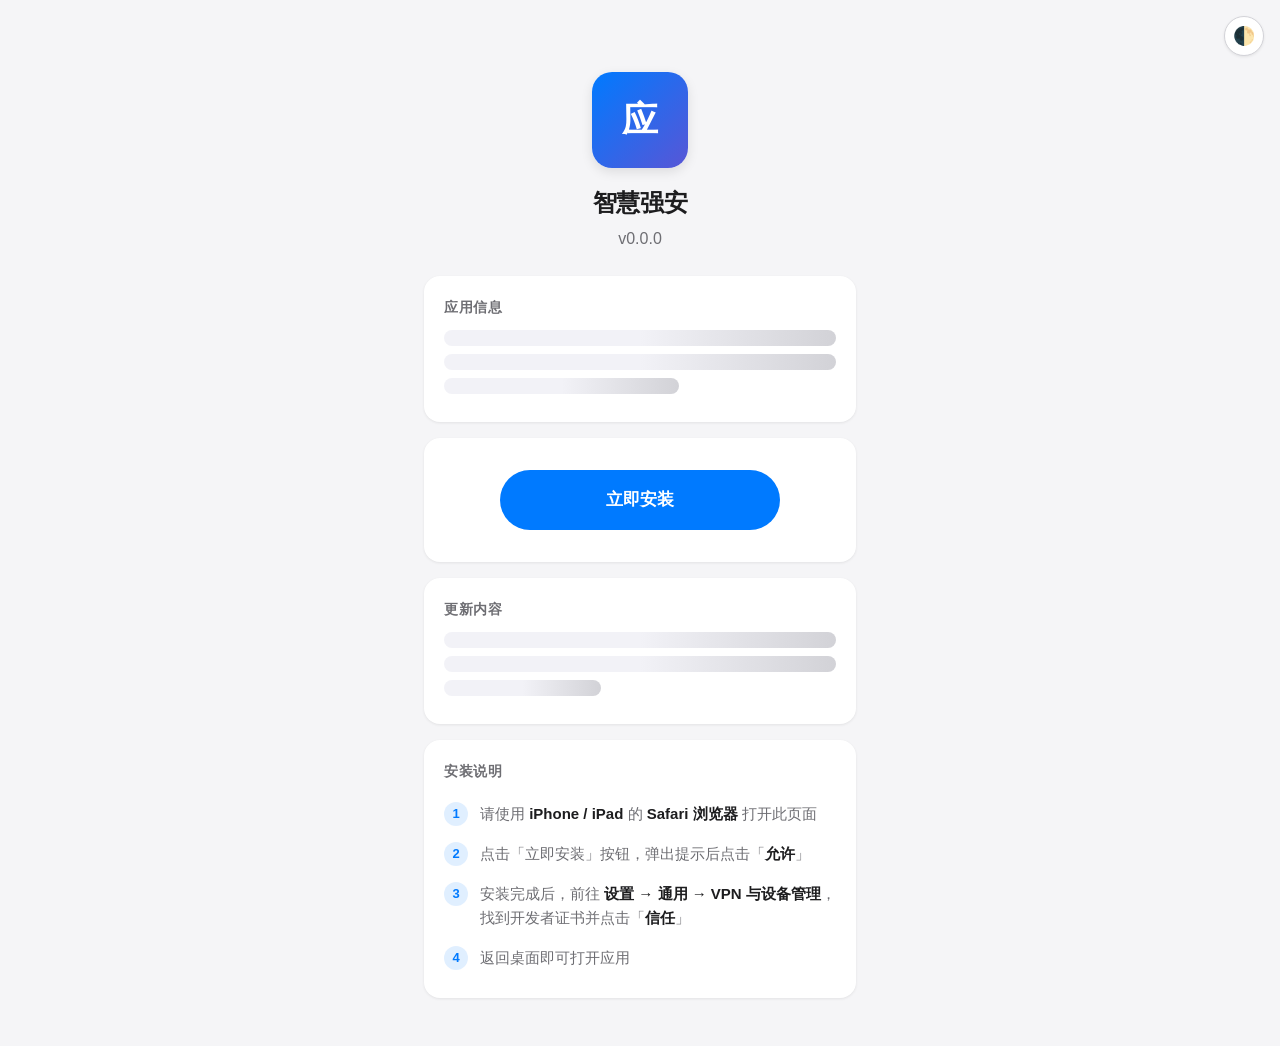
==== docs/index.html @ ac0433ba "init" ====
<!DOCTYPE html>
<html lang="zh-CN" data-theme="auto">
<head>
  <meta charset="UTF-8">
  <meta name="viewport" content="width=device-width, initial-scale=1.0, viewport-fit=cover">
  <meta name="description" content="iOS OTA 安装 - 通过浏览器直接安装 iOS 应用">
  <meta name="apple-mobile-web-app-capable" content="yes">
  <meta name="apple-mobile-web-app-status-bar-style" content="default">
  <meta name="format-detection" content="telephone=no">
  <meta http-equiv="X-UA-Compatible" content="ie=edge">

  <title>智慧强安 - OTA 安装</title>

  <link rel="stylesheet" href="css/app.css">
  <link rel="stylesheet" href="css/dark.css">
  <link rel="stylesheet" href="css/animation.css">

  <!-- SVG Favicon -->
  <link rel="icon" href="data:image/svg+xml,<svg xmlns=%22http://www.w3.org/2000/svg%22 viewBox=%220 0 100 100%22><text y=%22.9em%22 font-size=%2290%22>📲</text></svg>">
  <link rel="apple-touch-icon" href="images/app-icon.png">
</head>
<body>
  <button id="themeToggle" class="theme-toggle" aria-label="切换主题">🌓</button>

  <main class="container">
    <!-- Header -->
    <header class="app-header animate-fade-in">
      <div class="app-icon">
        <!-- Replace with <img src="images/app-icon.png" alt="App Icon"> when you have an icon -->
        <div class="app-icon-placeholder">应</div>
      </div>
      <h1 class="app-name" data-app-name>智慧强安</h1>
      <p class="app-version" data-version>v0.0.0</p>
    </header>

    <!-- Version Info -->
    <section class="card animate-fade-in-up delay-1" id="versionCard">
      <h2 class="card-title">应用信息</h2>
      <div id="versionInfo">
        <div class="skeleton skeleton-line"></div>
        <div class="skeleton skeleton-line"></div>
        <div class="skeleton skeleton-line" style="width: 60%"></div>
      </div>
    </section>

    <!-- Install Button -->
    <section class="card animate-fade-in-up delay-2">
      <div class="install-section">
        <a id="installBtn" class="btn-install" href="install.html">
          <span class="spinner"></span>
          <span class="btn-text">立即安装</span>
        </a>
      </div>
    </section>

    <!-- Release Notes -->
    <section class="card animate-fade-in-up delay-3">
      <h2 class="card-title">更新内容</h2>
      <div id="releaseNotes" class="release-notes">
        <div class="skeleton skeleton-line"></div>
        <div class="skeleton skeleton-line"></div>
        <div class="skeleton skeleton-line" style="width: 40%"></div>
      </div>
    </section>

    <!-- Install Instructions -->
    <section class="card animate-fade-in-up delay-4">
      <h2 class="card-title">安装说明</h2>
      <ol class="instruction-steps">
        <li class="instruction-step">
          请使用 <strong>iPhone / iPad</strong> 的 <strong>Safari 浏览器</strong> 打开此页面
        </li>
        <li class="instruction-step">
          点击「立即安装」按钮，弹出提示后点击「<strong>允许</strong>」
        </li>
        <li class="instruction-step">
          安装完成后，前往 <strong>设置 → 通用 → VPN 与设备管理</strong>，找到开发者证书并点击「<strong>信任</strong>」
        </li>
        <li class="instruction-step">
          返回桌面即可打开应用
        </li>
      </ol>
    </section>

  </main>

  <script src="js/config.js"></script>
  <script src="js/utils.js"></script>
  <script src="js/browser.js"></script>
  <script src="js/version.js"></script>
  <script src="js/app.js"></script>
</body>
</html>
---- docs/css/app.css ----
/* ============================================
   iOS OTA Distribution - Main Stylesheet
   ============================================ */

:root {
  --color-primary: #007aff;
  --color-primary-hover: #0066d6;
  --color-primary-light: rgba(0, 122, 255, 0.12);
  --color-success: #34c759;
  --color-warning: #ff9500;
  --color-error: #ff3b30;

  --color-bg: #f5f5f7;
  --color-surface: #ffffff;
  --color-surface-secondary: #f2f2f7;
  --color-text: #1d1d1f;
  --color-text-secondary: #6e6e73;
  --color-text-tertiary: #aeaeb2;
  --color-border: #d2d2d7;
  --color-divider: rgba(60, 60, 67, 0.08);

  --radius-sm: 8px;
  --radius-md: 12px;
  --radius-lg: 16px;
  --radius-xl: 20px;
  --radius-full: 9999px;

  --shadow-sm: 0 1px 3px rgba(0, 0, 0, 0.08);
  --shadow-md: 0 4px 12px rgba(0, 0, 0, 0.1);
  --shadow-lg: 0 8px 30px rgba(0, 0, 0, 0.12);

  --font-sans: -apple-system, BlinkMacSystemFont, "SF Pro Display", "SF Pro Text", "Helvetica Neue", Arial, sans-serif;
  --font-mono: "SF Mono", "Menlo", "Monaco", "Consolas", monospace;

  --max-width: 480px;

  --transition-fast: 0.2s ease;
  --transition-normal: 0.35s ease;
}

*,
*::before,
*::after {
  margin: 0;
  padding: 0;
  box-sizing: border-box;
}

html {
  font-size: 16px;
  -webkit-text-size-adjust: 100%;
  -webkit-font-smoothing: antialiased;
  -moz-osx-font-smoothing: grayscale;
}

body {
  font-family: var(--font-sans);
  background-color: var(--color-bg);
  color: var(--color-text);
  line-height: 1.6;
  min-height: 100vh;
  display: flex;
  flex-direction: column;
  align-items: center;
  transition: background-color var(--transition-normal), color var(--transition-normal);
}

.container {
  width: 100%;
  max-width: var(--max-width);
  padding: 24px 20px;
  margin: 0 auto;
}

/* ========== Header ========== */

.app-header {
  text-align: center;
  padding: 40px 0 24px;
}

.app-icon {
  width: 96px;
  height: 96px;
  border-radius: var(--radius-xl);
  background: var(--color-surface);
  box-shadow: var(--shadow-md);
  margin: 0 auto 16px;
  display: flex;
  align-items: center;
  justify-content: center;
  overflow: hidden;
  transition: background-color var(--transition-normal);
}

.app-icon img {
  width: 100%;
  height: 100%;
  object-fit: cover;
}

.app-icon-placeholder {
  width: 100%;
  height: 100%;
  display: flex;
  align-items: center;
  justify-content: center;
  background: linear-gradient(135deg, #007aff, #5856d6);
  color: #fff;
  font-size: 36px;
  font-weight: 700;
}

.app-name {
  font-size: 24px;
  font-weight: 700;
  letter-spacing: -0.02em;
  margin-bottom: 4px;
}

.app-version {
  font-size: 16px;
  color: var(--color-text-secondary);
  font-weight: 400;
}

/* ========== Card ========== */

.card {
  background: var(--color-surface);
  border-radius: var(--radius-lg);
  box-shadow: var(--shadow-sm);
  padding: 20px;
  margin-bottom: 16px;
  transition: background-color var(--transition-normal), box-shadow var(--transition-normal);
}

.card-title {
  font-size: 14px;
  font-weight: 600;
  color: var(--color-text-secondary);
  text-transform: uppercase;
  letter-spacing: 0.05em;
  margin-bottom: 12px;
}

/* ========== Info List ========== */

.info-list {
  list-style: none;
}

.info-item {
  display: flex;
  justify-content: space-between;
  align-items: center;
  padding: 10px 0;
  border-bottom: 1px solid var(--color-divider);
}

.info-item:last-child {
  border-bottom: none;
}

.info-label {
  font-size: 15px;
  color: var(--color-text-secondary);
}

.info-value {
  font-size: 15px;
  font-weight: 500;
  color: var(--color-text);
  text-align: right;
}

/* ========== Release Notes ========== */

.release-notes {
  line-height: 1.8;
}

.release-notes ul {
  list-style: none;
  padding: 0;
}

.release-notes li {
  position: relative;
  padding: 6px 0 6px 24px;
  font-size: 15px;
  color: var(--color-text);
}

.release-notes li::before {
  content: "✓";
  position: absolute;
  left: 0;
  color: var(--color-success);
  font-weight: 600;
}

.release-notes p {
  font-size: 15px;
  color: var(--color-text-secondary);
  margin-bottom: 4px;
}

/* ========== Install Button ========== */

.install-section {
  text-align: center;
  padding: 12px 0;
}

.btn-install {
  display: inline-flex;
  align-items: center;
  justify-content: center;
  gap: 8px;
  width: 100%;
  max-width: 280px;
  padding: 16px 32px;
  background: var(--color-primary);
  color: #fff;
  font-size: 17px;
  font-weight: 600;
  font-family: inherit;
  border: none;
  border-radius: var(--radius-full);
  cursor: pointer;
  transition: background var(--transition-fast), transform var(--transition-fast), opacity var(--transition-fast);
  -webkit-tap-highlight-color: transparent;
  user-select: none;
  text-decoration: none;
}

.btn-install:hover {
  background: var(--color-primary-hover);
}

.btn-install:active {
  transform: scale(0.97);
}

.btn-install:disabled,
.btn-install[disabled] {
  opacity: 0.5;
  cursor: not-allowed;
  transform: none;
  pointer-events: none;
}

.btn-install .spinner {
  display: none;
  width: 20px;
  height: 20px;
  border: 2.5px solid rgba(255, 255, 255, 0.3);
  border-top-color: #fff;
  border-radius: 50%;
  animation: spin 0.7s linear infinite;
}

.btn-install.loading .spinner {
  display: inline-block;
}

.btn-install.loading .btn-text {
  opacity: 0.8;
}

/* ========== Steps / Instructions ========== */

.instruction-steps {
  counter-reset: step;
  list-style: none;
  padding: 0;
}

.instruction-step {
  position: relative;
  padding: 8px 0 8px 36px;
  font-size: 15px;
  color: var(--color-text-secondary);
  line-height: 1.6;
}

.instruction-step::before {
  counter-increment: step;
  content: counter(step);
  position: absolute;
  left: 0;
  top: 8px;
  width: 24px;
  height: 24px;
  background: var(--color-primary-light);
  color: var(--color-primary);
  font-size: 13px;
  font-weight: 600;
  border-radius: 50%;
  display: flex;
  align-items: center;
  justify-content: center;
}

strong {
  font-weight: 600;
  color: var(--color-text);
}

/* ========== Theme Toggle ========== */

.theme-toggle {
  position: fixed;
  top: 16px;
  right: 16px;
  z-index: 100;
  width: 40px;
  height: 40px;
  border-radius: 50%;
  background: var(--color-surface);
  border: 1px solid var(--color-border);
  box-shadow: var(--shadow-sm);
  cursor: pointer;
  display: flex;
  align-items: center;
  justify-content: center;
  font-size: 18px;
  transition: background var(--transition-fast), border-color var(--transition-fast);
  -webkit-tap-highlight-color: transparent;
}

.theme-toggle:hover {
  background: var(--color-surface-secondary);
}

.theme-toggle:active {
  transform: scale(0.92);
}

/* ========== Footer ========== */

.app-footer {
  text-align: center;
  padding: 24px 0 40px;
}

.app-footer a {
  color: var(--color-text-tertiary);
  text-decoration: none;
  font-size: 13px;
  transition: color var(--transition-fast);
}

.app-footer a:hover {
  color: var(--color-primary);
}

/* ========== Loading / Error States ========== */

.skeleton {
  background: linear-gradient(90deg, var(--color-surface-secondary) 25%, var(--color-border) 50%, var(--color-surface-secondary) 75%);
  background-size: 200% 100%;
  animation: shimmer 1.5s ease-in-out infinite;
  border-radius: var(--radius-sm);
}

.skeleton-line {
  height: 16px;
  margin-bottom: 8px;
  width: 100%;
}

.skeleton-line:last-child {
  width: 60%;
}

.error-state {
  text-align: center;
  padding: 20px;
}

.error-state .error-icon {
  font-size: 32px;
  margin-bottom: 8px;
}

.error-state p {
  font-size: 14px;
  color: var(--color-text-secondary);
}

/* ========== Toast ========== */

.toast {
  position: fixed;
  bottom: 32px;
  left: 50%;
  transform: translateX(-50%) translateY(80px);
  background: var(--color-text);
  color: var(--color-bg);
  padding: 12px 24px;
  border-radius: var(--radius-full);
  font-size: 14px;
  font-weight: 500;
  z-index: 200;
  opacity: 0;
  transition: transform var(--transition-normal), opacity var(--transition-normal);
  pointer-events: none;
  white-space: nowrap;
}

.toast.visible {
  opacity: 1;
  transform: translateX(-50%) translateY(0);
}

/* ========== Responsive ========== */

@media (max-width: 480px) {
  .container {
    padding: 16px 16px;
  }

  .app-header {
    padding: 24px 0 20px;
  }

  .app-icon {
    width: 80px;
    height: 80px;
  }

  .app-name {
    font-size: 22px;
  }

  .card {
    padding: 16px;
  }

  .btn-install {
    max-width: 100%;
  }
}

@media (min-width: 768px) {
  .container {
    padding: 32px 24px;
  }
}
---- docs/css/dark.css ----
/* ============================================
   iOS OTA Distribution - Dark Mode
   ============================================ */

[data-theme="dark"] {
  --color-bg: #000000;
  --color-surface: #1c1c1e;
  --color-surface-secondary: #2c2c2e;
  --color-text: #f5f5f7;
  --color-text-secondary: #98989d;
  --color-text-tertiary: #636366;
  --color-border: #38383a;
  --color-divider: rgba(255, 255, 255, 0.08);

  --color-primary-light: rgba(10, 132, 255, 0.2);

  --shadow-sm: 0 1px 3px rgba(0, 0, 0, 0.3);
  --shadow-md: 0 4px 12px rgba(0, 0, 0, 0.4);
  --shadow-lg: 0 8px 30px rgba(0, 0, 0, 0.5);
}

[data-theme="dark"] .skeleton {
  background: linear-gradient(90deg, var(--color-surface-secondary) 25%, var(--color-border) 50%, var(--color-surface-secondary) 75%);
}

[data-theme="dark"] .toast {
  background: var(--color-surface);
  color: var(--color-text);
  border: 1px solid var(--color-border);
}

/* System preference fallback */
@media (prefers-color-scheme: dark) {
  [data-theme="auto"] {
    --color-bg: #000000;
    --color-surface: #1c1c1e;
    --color-surface-secondary: #2c2c2e;
    --color-text: #f5f5f7;
    --color-text-secondary: #98989d;
    --color-text-tertiary: #636366;
    --color-border: #38383a;
    --color-divider: rgba(255, 255, 255, 0.08);

    --color-primary-light: rgba(10, 132, 255, 0.2);

    --shadow-sm: 0 1px 3px rgba(0, 0, 0, 0.3);
    --shadow-md: 0 4px 12px rgba(0, 0, 0, 0.4);
    --shadow-lg: 0 8px 30px rgba(0, 0, 0, 0.5);
  }

  [data-theme="auto"] .skeleton {
    background: linear-gradient(90deg, var(--color-surface-secondary) 25%, var(--color-border) 50%, var(--color-surface-secondary) 75%);
  }

  [data-theme="auto"] .toast {
    background: var(--color-surface);
    color: var(--color-text);
    border: 1px solid var(--color-border);
  }
}
---- docs/css/animation.css ----
/* ============================================
   iOS OTA Distribution - Animations
   ============================================ */

@keyframes fadeIn {
  from {
    opacity: 0;
    transform: translateY(12px);
  }
  to {
    opacity: 1;
    transform: translateY(0);
  }
}

@keyframes fadeInUp {
  from {
    opacity: 0;
    transform: translateY(24px);
  }
  to {
    opacity: 1;
    transform: translateY(0);
  }
}

@keyframes fadeInScale {
  from {
    opacity: 0;
    transform: scale(0.9);
  }
  to {
    opacity: 1;
    transform: scale(1);
  }
}

@keyframes slideUp {
  from {
    opacity: 0;
    transform: translateY(40px);
  }
  to {
    opacity: 1;
    transform: translateY(0);
  }
}

@keyframes pulse {
  0%, 100% {
    transform: scale(1);
  }
  50% {
    transform: scale(1.05);
  }
}

@keyframes shimmer {
  0% {
    background-position: -200% 0;
  }
  100% {
    background-position: 200% 0;
  }
}

@keyframes spin {
  to {
    transform: rotate(360deg);
  }
}

@keyframes checkmark {
  0% {
    transform: scale(0);
    opacity: 0;
  }
  50% {
    transform: scale(1.2);
  }
  100% {
    transform: scale(1);
    opacity: 1;
  }
}

@keyframes float {
  0%, 100% {
    transform: translateY(0);
  }
  50% {
    transform: translateY(-6px);
  }
}

/* ========== Animation Classes ========== */

.animate-fade-in {
  animation: fadeIn 0.6s ease forwards;
}

.animate-fade-in-up {
  animation: fadeInUp 0.6s ease forwards;
}

.animate-fade-in-scale {
  animation: fadeInScale 0.5s ease forwards;
}

.animate-slide-up {
  animation: slideUp 0.5s ease forwards;
}

.animate-pulse {
  animation: pulse 2s ease-in-out infinite;
}

.animate-float {
  animation: float 3s ease-in-out infinite;
}

/* Staggered delays */
.delay-1 { animation-delay: 0.1s; }
.delay-2 { animation-delay: 0.2s; }
.delay-3 { animation-delay: 0.3s; }
.delay-4 { animation-delay: 0.4s; }
.delay-5 { animation-delay: 0.5s; }
.delay-6 { animation-delay: 0.6s; }

/* Elements start invisible, become visible when animated */
[class*="animate-"] {
  opacity: 0;
}
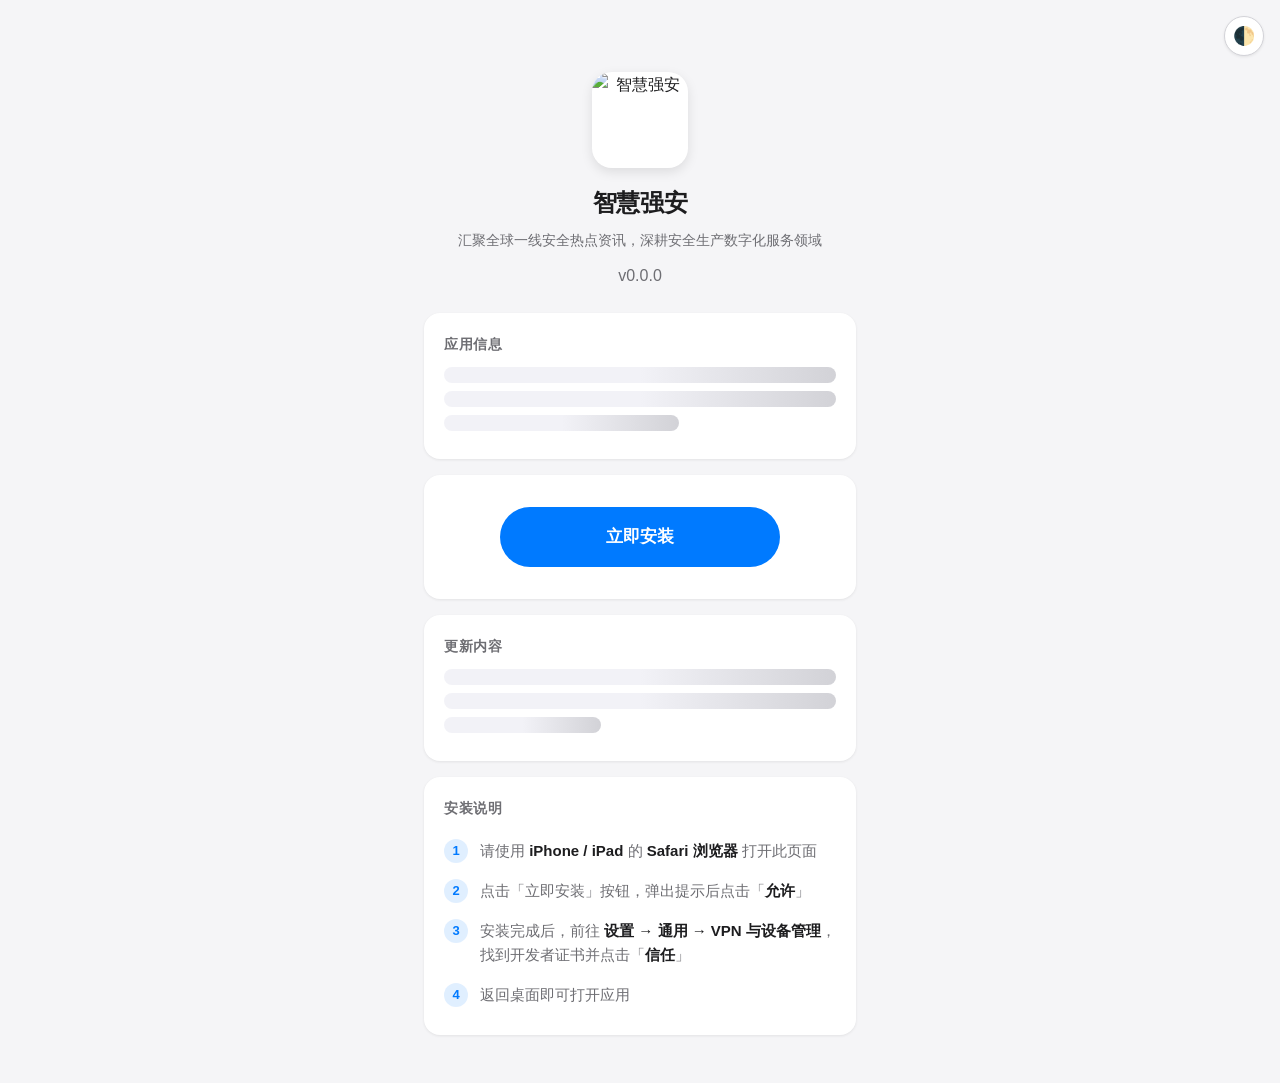
==== commit 25b6cb44: "fix" ====
--- a/docs/index.html
+++ b/docs/index.html
@@ -3,7 +3,7 @@
 <head>
   <meta charset="UTF-8">
   <meta name="viewport" content="width=device-width, initial-scale=1.0, viewport-fit=cover">
-  <meta name="description" content="iOS OTA 安装 - 通过浏览器直接安装 iOS 应用">
+  <meta name="description" content="智慧强安 - 汇聚全球一线安全热点资讯，深耕安全生产数字化服务领域">
   <meta name="apple-mobile-web-app-capable" content="yes">
   <meta name="apple-mobile-web-app-status-bar-style" content="default">
   <meta name="format-detection" content="telephone=no">
@@ -17,7 +17,7 @@
 
   <!-- SVG Favicon -->
   <link rel="icon" href="data:image/svg+xml,<svg xmlns=%22http://www.w3.org/2000/svg%22 viewBox=%220 0 100 100%22><text y=%22.9em%22 font-size=%2290%22>📲</text></svg>">
-  <link rel="apple-touch-icon" href="images/app-icon.png">
+  <link rel="apple-touch-icon" href="images/app-logo.png">
 </head>
 <body>
   <button id="themeToggle" class="theme-toggle" aria-label="切换主题">🌓</button>
@@ -26,10 +26,10 @@
     <!-- Header -->
     <header class="app-header animate-fade-in">
       <div class="app-icon">
-        <!-- Replace with <img src="images/app-icon.png" alt="App Icon"> when you have an icon -->
-        <div class="app-icon-placeholder">应</div>
+        <img src="images/app-logo.png" alt="智慧强安">
       </div>
       <h1 class="app-name" data-app-name>智慧强安</h1>
+      <p class="app-desc">汇聚全球一线安全热点资讯，深耕安全生产数字化服务领域</p>
       <p class="app-version" data-version>v0.0.0</p>
     </header>
 
--- a/docs/css/app.css
+++ b/docs/css/app.css
@@ -122,6 +122,14 @@
   font-size: 16px;
   color: var(--color-text-secondary);
   font-weight: 400;
+}
+
+.app-desc {
+  font-size: 14px;
+  color: var(--color-text-secondary);
+  line-height: 1.5;
+  margin: 8px 20px 12px;
+  word-break: break-word;
 }
 
 /* ========== Card ========== */
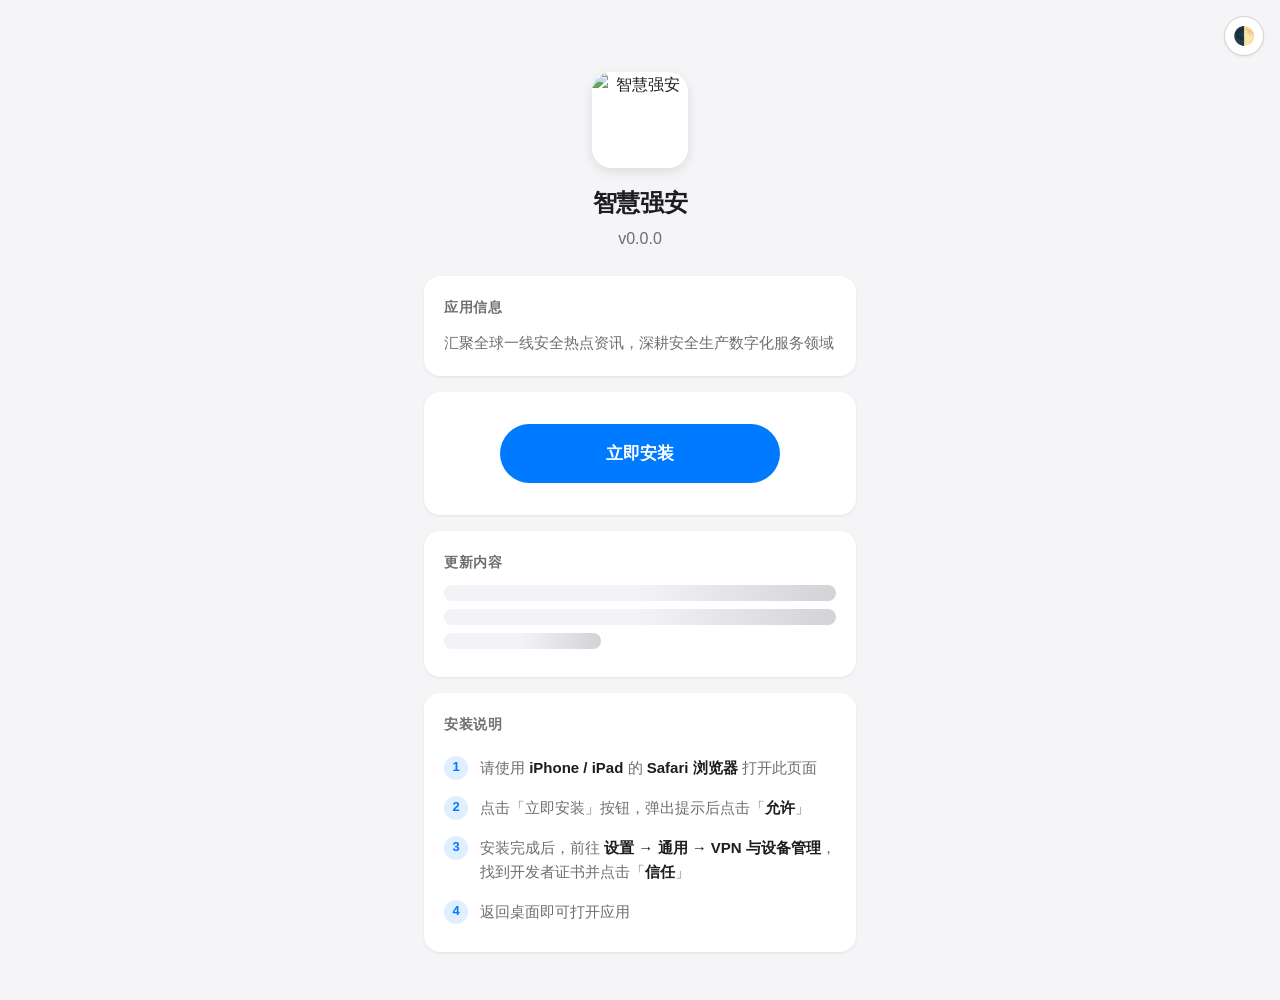
==== commit 9ab8d654: "fix style" ====
--- a/docs/index.html
+++ b/docs/index.html
@@ -29,18 +29,13 @@
         <img src="images/app-logo.png" alt="智慧强安">
       </div>
       <h1 class="app-name" data-app-name>智慧强安</h1>
-      <p class="app-desc">汇聚全球一线安全热点资讯，深耕安全生产数字化服务领域</p>
       <p class="app-version" data-version>v0.0.0</p>
     </header>
 
-    <!-- Version Info -->
-    <section class="card animate-fade-in-up delay-1" id="versionCard">
+    <!-- App Info (Static) -->
+    <section class="card animate-fade-in-up delay-1">
       <h2 class="card-title">应用信息</h2>
-      <div id="versionInfo">
-        <div class="skeleton skeleton-line"></div>
-        <div class="skeleton skeleton-line"></div>
-        <div class="skeleton skeleton-line" style="width: 60%"></div>
-      </div>
+      <p style="font-size:15px;color:var(--color-text-secondary);line-height:1.7;">汇聚全球一线安全热点资讯，深耕安全生产数字化服务领域</p>
     </section>
 
     <!-- Install Button -->
--- a/docs/css/app.css
+++ b/docs/css/app.css
@@ -124,13 +124,6 @@
   font-weight: 400;
 }
 
-.app-desc {
-  font-size: 14px;
-  color: var(--color-text-secondary);
-  line-height: 1.5;
-  margin: 8px 20px 12px;
-  word-break: break-word;
-}
 
 /* ========== Card ========== */
 
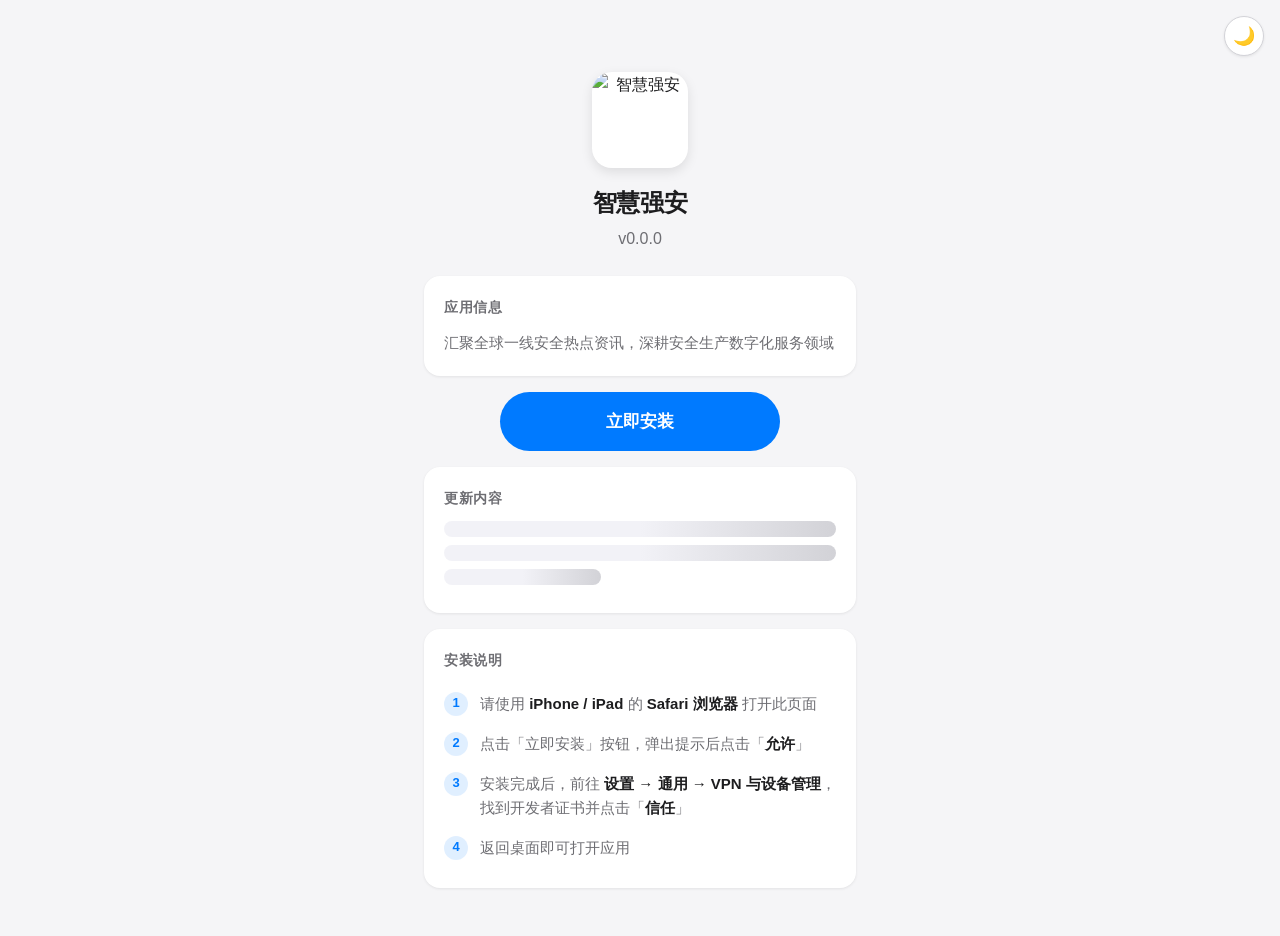
==== commit 189b5ada: "fix style" ====
--- a/docs/index.html
+++ b/docs/index.html
@@ -39,14 +39,10 @@
     </section>
 
     <!-- Install Button -->
-    <section class="card animate-fade-in-up delay-2">
-      <div class="install-section">
-        <a id="installBtn" class="btn-install" href="install.html">
-          <span class="spinner"></span>
-          <span class="btn-text">立即安装</span>
-        </a>
-      </div>
-    </section>
+    <a id="installBtn" class="btn-install" href="install.html" style="display:flex;margin:8px auto 16px;">
+      <span class="spinner"></span>
+      <span class="btn-text">立即安装</span>
+    </a>
 
     <!-- Release Notes -->
     <section class="card animate-fade-in-up delay-3">
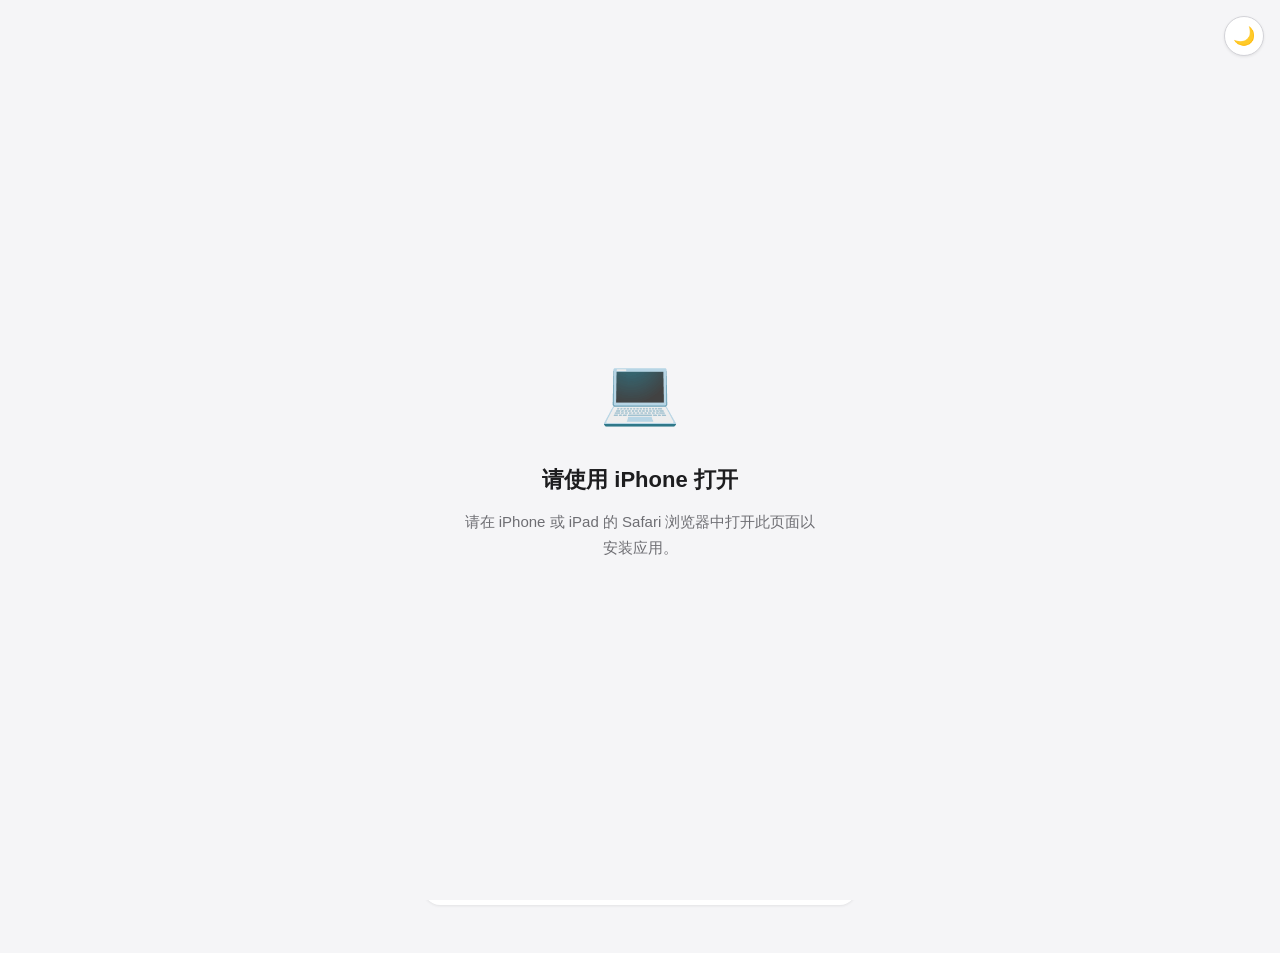
==== commit 42c1b15c: "fix style" ====
--- a/docs/index.html
+++ b/docs/index.html
@@ -6,21 +6,28 @@
   <meta name="description" content="智慧强安 - 汇聚全球一线安全热点资讯，深耕安全生产数字化服务领域">
   <meta name="apple-mobile-web-app-capable" content="yes">
   <meta name="apple-mobile-web-app-status-bar-style" content="default">
-  <meta name="format-detection" content="telephone=no">
   <meta http-equiv="X-UA-Compatible" content="ie=edge">
 
-  <title>智慧强安 - OTA 安装</title>
+  <title>安装 - iOS OTA</title>
 
   <link rel="stylesheet" href="css/app.css">
   <link rel="stylesheet" href="css/dark.css">
   <link rel="stylesheet" href="css/animation.css">
 
-  <!-- SVG Favicon -->
   <link rel="icon" href="data:image/svg+xml,<svg xmlns=%22http://www.w3.org/2000/svg%22 viewBox=%220 0 100 100%22><text y=%22.9em%22 font-size=%2290%22>📲</text></svg>">
   <link rel="apple-touch-icon" href="images/app-logo.png">
 </head>
 <body>
   <button id="themeToggle" class="theme-toggle" aria-label="切换主题">🌓</button>
+
+  <!-- Unsupported Overlay (hidden by default) -->
+  <div id="unsupportedOverlay" style="display:none;position:fixed;inset:0;z-index:50;background:var(--color-bg);display:none;flex-direction:column;align-items:center;justify-content:center;padding:32px;">
+    <div style="text-align:center;max-width:360px;">
+      <div id="overlayIcon" style="font-size:64px;margin-bottom:20px;">📱</div>
+      <h2 id="overlayTitle" style="font-size:22px;font-weight:700;margin-bottom:12px;">请使用 Safari 打开</h2>
+      <p id="overlayDesc" style="font-size:15px;color:var(--color-text-secondary);line-height:1.7;"></p>
+    </div>
+  </div>
 
   <main class="container">
     <!-- Header -->
@@ -39,33 +46,32 @@
     </section>
 
     <!-- Install Button -->
-    <a id="installBtn" class="btn-install" href="install.html" style="display:flex;margin:8px auto 16px;">
+    <a id="installBtn" class="btn-install" href="#" disabled style="display:flex;margin:8px auto 16px;">
       <span class="spinner"></span>
       <span class="btn-text">立即安装</span>
     </a>
 
     <!-- Release Notes -->
-    <section class="card animate-fade-in-up delay-3">
+    <section class="card animate-fade-in-up delay-4">
       <h2 class="card-title">更新内容</h2>
       <div id="releaseNotes" class="release-notes">
         <div class="skeleton skeleton-line"></div>
         <div class="skeleton skeleton-line"></div>
-        <div class="skeleton skeleton-line" style="width: 40%"></div>
       </div>
     </section>
 
-    <!-- Install Instructions -->
-    <section class="card animate-fade-in-up delay-4">
-      <h2 class="card-title">安装说明</h2>
+    <!-- Instructions -->
+    <section class="card animate-fade-in-up delay-5">
+      <h2 class="card-title">安装步骤</h2>
       <ol class="instruction-steps">
         <li class="instruction-step">
-          请使用 <strong>iPhone / iPad</strong> 的 <strong>Safari 浏览器</strong> 打开此页面
+          点击「立即安装」，弹出提示后点击「<strong>允许</strong>」
         </li>
         <li class="instruction-step">
-          点击「立即安装」按钮，弹出提示后点击「<strong>允许</strong>」
+          安装完成后，前往 <strong>设置 → 通用 → VPN 与设备管理</strong>
         </li>
         <li class="instruction-step">
-          安装完成后，前往 <strong>设置 → 通用 → VPN 与设备管理</strong>，找到开发者证书并点击「<strong>信任</strong>」
+          找到对应的开发者证书，点击「<strong>信任</strong>」
         </li>
         <li class="instruction-step">
           返回桌面即可打开应用
@@ -73,12 +79,20 @@
       </ol>
     </section>
 
+    <!-- Troubleshooting -->
+    <section class="card animate-fade-in-up delay-6">
+      <h2 class="card-title">常见问题</h2>
+      <div style="font-size:14px;color:var(--color-text-secondary);line-height:1.8;">
+        <p><strong style="color:var(--color-text);">安装失败？</strong></p>
+        <p>请确保设备和证书均受信任，检查设置中的设备管理描述文件。</p>
+      </div>
+    </section>
   </main>
 
   <script src="js/config.js"></script>
   <script src="js/utils.js"></script>
   <script src="js/browser.js"></script>
   <script src="js/version.js"></script>
-  <script src="js/app.js"></script>
+  <script src="js/install.js"></script>
 </body>
 </html>
